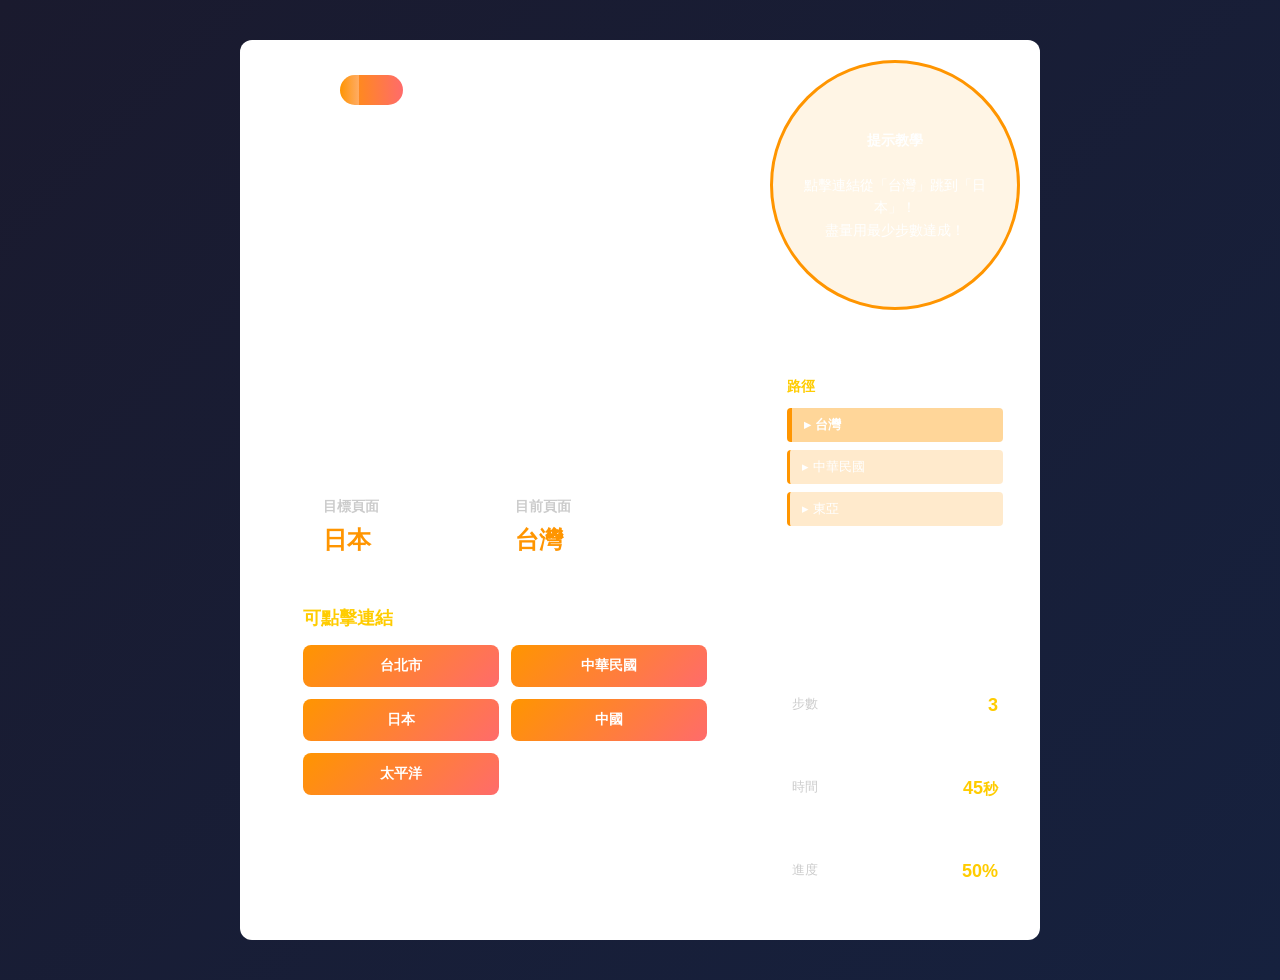
==== inGame.html @ e77c1cc5 "update" ====
<!DOCTYPE html>
<html lang="zh-Hant">
<head>
    <meta charset="UTF-8">
    <meta name="viewport" content="width=device-width, initial-scale=1.0">
    <title>Wikipedia Race - 遊戲中</title>
    <link rel="stylesheet" href="style.css">
    <style>
        * {
            margin: 0;
            padding: 0;
            box-sizing: border-box;
        }

        body {
            font-family: "Microsoft JhengHei", "微軟正黑體", sans-serif;
            background: linear-gradient(135deg, #1a1a2e 0%, #16213e 100%);
            color: #fff;
            min-height: 100vh;
            overflow: hidden;
        }

        .container {
            display: grid;
            grid-template-columns: 1fr 1fr 250px;
            gap: 20px;
            padding: 20px;
            height: 100vh;
        }

        /* 左上角：連眼條（進度條）*/
        .progress-bar {
            grid-column: 1;
            grid-row: 1;
            background: rgba(255, 255, 255, 0.1);
            border: 2px solid #fff;
            border-radius: 10px;
            padding: 15px;
            height: 60px;
            display: flex;
            align-items: center;
            justify-content: space-between;
        }

        .progress-bar-label {
            font-size: 16px;
            font-weight: bold;
            margin-right: 15px;
        }

        .progress-bar-fill {
            flex: 1;
            height: 30px;
            background: linear-gradient(90deg, #ff9500, #ff6b6b);
            border-radius: 15px;
            position: relative;
            overflow: hidden;
        }

        .progress-bar-fill::after {
            content: '';
            position: absolute;
            top: 0;
            left: 0;
            height: 100%;
            width: 30%;
            background: linear-gradient(90deg, transparent, rgba(255, 255, 255, 0.3));
            animation: shimmer 2s infinite;
        }

        @keyframes shimmer {
            0% { transform: translateX(-100%); }
            100% { transform: translateX(100%); }
        }

        .progress-percent {
            margin-left: 15px;
            font-weight: bold;
            min-width: 60px;
        }

        /* 中間大區域：結球基（主遊戲區） */
        .game-area {
            grid-column: 1 / 3;
            grid-row: 2 / 4;
            border: 3px solid #fff;
            border-radius: 15px;
            padding: 40px;
            background: rgba(255, 255, 255, 0.05);
            display: flex;
            flex-direction: column;
            overflow-y: auto;
        }

        .game-header {
            margin-bottom: 30px;
            text-align: center;
        }

        .game-info {
            display: grid;
            grid-template-columns: 1fr 1fr;
            gap: 20px;
            margin-bottom: 30px;
            padding: 20px;
            background: rgba(255, 255, 255, 0.08);
            border-radius: 10px;
        }

        .info-item {
            display: flex;
            flex-direction: column;
        }

        .info-label {
            font-size: 14px;
            color: #ccc;
            margin-bottom: 8px;
            font-weight: bold;
            text-transform: uppercase;
        }

        .info-value {
            font-size: 24px;
            font-weight: bold;
            color: #ff9500;
        }

        .links-section h3 {
            margin-bottom: 15px;
            font-size: 18px;
            color: #ffcc00;
            text-transform: uppercase;
        }

        .links-list {
            display: grid;
            grid-template-columns: repeat(auto-fill, minmax(150px, 1fr));
            gap: 12px;
            margin-bottom: 20px;
        }

        .link-button {
            padding: 12px 16px;
            background: linear-gradient(135deg, #ff9500, #ff6b6b);
            border: none;
            border-radius: 8px;
            color: #fff;
            font-size: 14px;
            font-weight: bold;
            cursor: pointer;
            transition: all 0.3s ease;
            text-align: center;
        }

        .link-button:hover {
            transform: translateY(-3px);
            box-shadow: 0 5px 15px rgba(255, 152, 0, 0.4);
        }

        .link-button:active {
            transform: translateY(-1px);
        }

        /* 右上角圓形：提示教學 */
        .hint-box {
            grid-column: 3;
            grid-row: 1;
            border: 3px solid #ff9500;
            border-radius: 50%;
            width: 100%;
            aspect-ratio: 1;
            display: flex;
            align-items: center;
            justify-content: center;
            padding: 20px;
            background: rgba(255, 152, 0, 0.1);
            text-align: center;
        }

        .hint-content {
            font-size: 14px;
            line-height: 1.6;
        }

        /* 右邊：路徑（歷程） */
        .path-section {
            grid-column: 3;
            grid-row: 2;
            border: 2px solid #fff;
            border-radius: 10px;
            padding: 15px;
            background: rgba(255, 255, 255, 0.05);
            overflow-y: auto;
            max-height: 400px;
        }

        .path-section h4 {
            font-size: 14px;
            margin-bottom: 12px;
            color: #ffcc00;
            text-transform: uppercase;
        }

        .path-list {
            list-style: none;
            display: flex;
            flex-direction: column;
            gap: 8px;
        }

        .path-item {
            padding: 8px 12px;
            background: rgba(255, 152, 0, 0.2);
            border-left: 3px solid #ff9500;
            border-radius: 4px;
            font-size: 13px;
            word-break: break-word;
        }

        .path-item.current {
            background: rgba(255, 152, 0, 0.4);
            font-weight: bold;
            border-left-width: 5px;
        }

        /* 右下角：日期間（時間/步數） */
        .stats-box {
            grid-column: 3;
            grid-row: 3;
            border: 2px solid #fff;
            border-radius: 10px;
            padding: 20px;
            background: rgba(255, 255, 255, 0.05);
            display: flex;
            flex-direction: column;
            justify-content: space-around;
        }

        .stats-item {
            display: flex;
            justify-content: space-between;
            margin-bottom: 15px;
            padding-bottom: 15px;
            border-bottom: 1px solid rgba(255, 255, 255, 0.1);
        }

        .stats-item:last-child {
            border-bottom: none;
            margin-bottom: 0;
            padding-bottom: 0;
        }

        .stats-label {
            font-size: 13px;
            color: #ccc;
            text-transform: uppercase;
        }

        .stats-value {
            font-size: 18px;
            font-weight: bold;
            color: #ffcc00;
        }

        /* 滾動條美化 */
        ::-webkit-scrollbar {
            width: 8px;
        }

        ::-webkit-scrollbar-track {
            background: rgba(255, 255, 255, 0.05);
            border-radius: 10px;
        }

        ::-webkit-scrollbar-thumb {
            background: rgba(255, 152, 0, 0.5);
            border-radius: 10px;
        }

        ::-webkit-scrollbar-thumb:hover {
            background: rgba(255, 152, 0, 0.8);
        }

        /* 響應式設計 */
        @media (max-width: 1200px) {
            .container {
                grid-template-columns: 1fr;
                grid-template-rows: auto;
            }

            .progress-bar {
                grid-column: 1;
            }

            .game-area {
                grid-column: 1;
            }

            .hint-box,
            .path-section,
            .stats-box {
                grid-column: 1;
            }
        }
    </style>
</head>
<body>

<div class="container">
    <!-- 左上角：進度條 -->
    <div class="progress-bar">
        <span class="progress-bar-label">連眼條</span>
        <div class="progress-bar-fill"></div>
        <span class="progress-percent">30%</span>
    </div>

    <!-- 中間大區域：遊戲主區 -->
    <div class="game-area">
        <div class="game-header">
            <h1>結球基</h1>
        </div>

        <div class="game-info">
            <div class="info-item">
                <span class="info-label">目標頁面</span>
                <span class="info-value" id="targetTitle">日本</span>
            </div>
            <div class="info-item">
                <span class="info-label">目前頁面</span>
                <span class="info-value" id="currentTitle">台灣</span>
            </div>
        </div>

        <div class="links-section">
            <h3>可點擊連結</h3>
            <div class="links-list" id="linkList">
                <button class="link-button">台北市</button>
                <button class="link-button">中華民國</button>
                <button class="link-button">日本</button>
                <button class="link-button">中國</button>
                <button class="link-button">太平洋</button>
            </div>
        </div>
    </div>

    <!-- 右上角圓形：提示教學 -->
    <div class="hint-box">
        <div class="hint-content">
            <strong>提示教學</strong><br><br>
            點擊連結從「台灣」跳到「日本」！<br>
            盡量用最少步數達成！
        </div>
    </div>

    <!-- 右邊：路徑歷程 -->
    <div class="path-section">
        <h4>路徑</h4>
        <ul class="path-list">
            <li class="path-item current">▸ 台灣</li>
            <li class="path-item">▸ 中華民國</li>
            <li class="path-item">▸ 東亞</li>
        </ul>
    </div>

    <!-- 右下角：時間/步數 -->
    <div class="stats-box">
        <div class="stats-item">
            <span class="stats-label">步數</span>
            <span class="stats-value" id="stepCount">3</span>
        </div>
        <div class="stats-item">
            <span class="stats-label">時間</span>
            <span class="stats-value" id="timer">45<small>秒</small></span>
        </div>
        <div class="stats-item">
            <span class="stats-label">進度</span>
            <span class="stats-value" id="progress">50%</span>
        </div>
    </div>
</div>

<script src="app.js"></script>
</body>
</html>
---- style.css ----
body {
    font-family: Arial, "Microsoft JhengHei", sans-serif;
    background-color: #f4f4f4;
}

.container {
    width: 800px;
    margin: 40px auto;
    background-color: white;
    padding: 24px;
    border-radius: 12px;
}

button {
    padding: 10px 18px;
    cursor: pointer;
}

.info {
    background-color: #eef3ff;
    padding: 12px;
    border-radius: 8px;
    margin-top: 20px;
}

#linkList li {
    padding: 8px;
    margin: 6px 0;
    background-color: #eeeeee;
    border-radius: 6px;
    cursor: pointer;
}

#linkList li:hover {
    background-color: #d6e4ff;
}

.hidden {
    display: none;
}
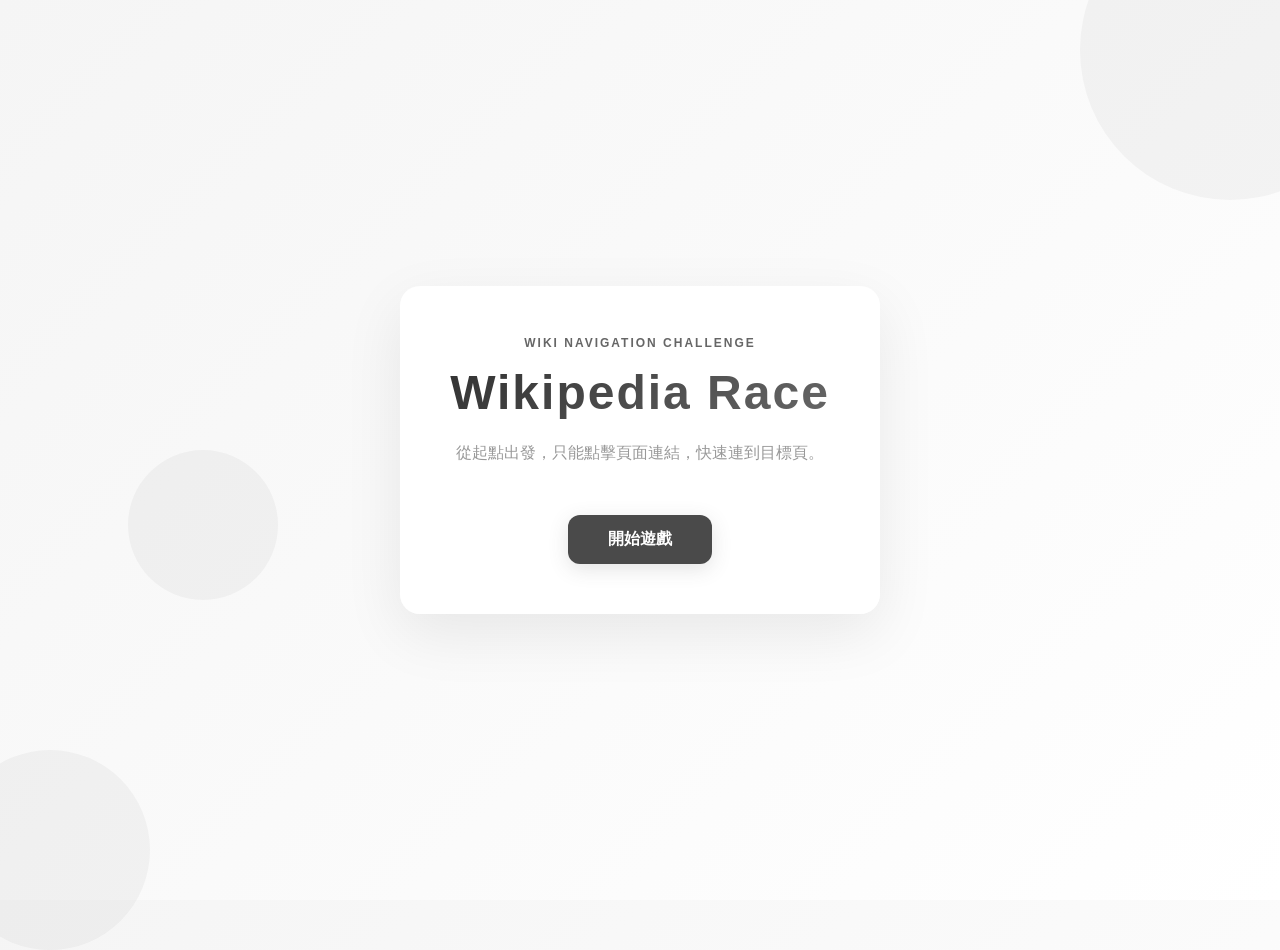
==== commit c7c4de7e: "update" ====
--- a/inGame.html
+++ b/inGame.html
@@ -5,381 +5,109 @@
     <meta name="viewport" content="width=device-width, initial-scale=1.0">
     <title>Wikipedia Race - 遊戲中</title>
     <link rel="stylesheet" href="style.css">
-    <style>
-        * {
-            margin: 0;
-            padding: 0;
-            box-sizing: border-box;
-        }
-
-        body {
-            font-family: "Microsoft JhengHei", "微軟正黑體", sans-serif;
-            background: linear-gradient(135deg, #1a1a2e 0%, #16213e 100%);
-            color: #fff;
-            min-height: 100vh;
-            overflow: hidden;
-        }
-
-        .container {
-            display: grid;
-            grid-template-columns: 1fr 1fr 250px;
-            gap: 20px;
-            padding: 20px;
-            height: 100vh;
-        }
-
-        /* 左上角：連眼條（進度條）*/
-        .progress-bar {
-            grid-column: 1;
-            grid-row: 1;
-            background: rgba(255, 255, 255, 0.1);
-            border: 2px solid #fff;
-            border-radius: 10px;
-            padding: 15px;
-            height: 60px;
-            display: flex;
-            align-items: center;
-            justify-content: space-between;
-        }
-
-        .progress-bar-label {
-            font-size: 16px;
-            font-weight: bold;
-            margin-right: 15px;
-        }
-
-        .progress-bar-fill {
-            flex: 1;
-            height: 30px;
-            background: linear-gradient(90deg, #ff9500, #ff6b6b);
-            border-radius: 15px;
-            position: relative;
-            overflow: hidden;
-        }
-
-        .progress-bar-fill::after {
-            content: '';
-            position: absolute;
-            top: 0;
-            left: 0;
-            height: 100%;
-            width: 30%;
-            background: linear-gradient(90deg, transparent, rgba(255, 255, 255, 0.3));
-            animation: shimmer 2s infinite;
-        }
-
-        @keyframes shimmer {
-            0% { transform: translateX(-100%); }
-            100% { transform: translateX(100%); }
-        }
-
-        .progress-percent {
-            margin-left: 15px;
-            font-weight: bold;
-            min-width: 60px;
-        }
-
-        /* 中間大區域：結球基（主遊戲區） */
-        .game-area {
-            grid-column: 1 / 3;
-            grid-row: 2 / 4;
-            border: 3px solid #fff;
-            border-radius: 15px;
-            padding: 40px;
-            background: rgba(255, 255, 255, 0.05);
-            display: flex;
-            flex-direction: column;
-            overflow-y: auto;
-        }
-
-        .game-header {
-            margin-bottom: 30px;
-            text-align: center;
-        }
-
-        .game-info {
-            display: grid;
-            grid-template-columns: 1fr 1fr;
-            gap: 20px;
-            margin-bottom: 30px;
-            padding: 20px;
-            background: rgba(255, 255, 255, 0.08);
-            border-radius: 10px;
-        }
-
-        .info-item {
-            display: flex;
-            flex-direction: column;
-        }
-
-        .info-label {
-            font-size: 14px;
-            color: #ccc;
-            margin-bottom: 8px;
-            font-weight: bold;
-            text-transform: uppercase;
-        }
-
-        .info-value {
-            font-size: 24px;
-            font-weight: bold;
-            color: #ff9500;
-        }
-
-        .links-section h3 {
-            margin-bottom: 15px;
-            font-size: 18px;
-            color: #ffcc00;
-            text-transform: uppercase;
-        }
-
-        .links-list {
-            display: grid;
-            grid-template-columns: repeat(auto-fill, minmax(150px, 1fr));
-            gap: 12px;
-            margin-bottom: 20px;
-        }
-
-        .link-button {
-            padding: 12px 16px;
-            background: linear-gradient(135deg, #ff9500, #ff6b6b);
-            border: none;
-            border-radius: 8px;
-            color: #fff;
-            font-size: 14px;
-            font-weight: bold;
-            cursor: pointer;
-            transition: all 0.3s ease;
-            text-align: center;
-        }
-
-        .link-button:hover {
-            transform: translateY(-3px);
-            box-shadow: 0 5px 15px rgba(255, 152, 0, 0.4);
-        }
-
-        .link-button:active {
-            transform: translateY(-1px);
-        }
-
-        /* 右上角圓形：提示教學 */
-        .hint-box {
-            grid-column: 3;
-            grid-row: 1;
-            border: 3px solid #ff9500;
-            border-radius: 50%;
-            width: 100%;
-            aspect-ratio: 1;
-            display: flex;
-            align-items: center;
-            justify-content: center;
-            padding: 20px;
-            background: rgba(255, 152, 0, 0.1);
-            text-align: center;
-        }
-
-        .hint-content {
-            font-size: 14px;
-            line-height: 1.6;
-        }
-
-        /* 右邊：路徑（歷程） */
-        .path-section {
-            grid-column: 3;
-            grid-row: 2;
-            border: 2px solid #fff;
-            border-radius: 10px;
-            padding: 15px;
-            background: rgba(255, 255, 255, 0.05);
-            overflow-y: auto;
-            max-height: 400px;
-        }
-
-        .path-section h4 {
-            font-size: 14px;
-            margin-bottom: 12px;
-            color: #ffcc00;
-            text-transform: uppercase;
-        }
-
-        .path-list {
-            list-style: none;
-            display: flex;
-            flex-direction: column;
-            gap: 8px;
-        }
-
-        .path-item {
-            padding: 8px 12px;
-            background: rgba(255, 152, 0, 0.2);
-            border-left: 3px solid #ff9500;
-            border-radius: 4px;
-            font-size: 13px;
-            word-break: break-word;
-        }
-
-        .path-item.current {
-            background: rgba(255, 152, 0, 0.4);
-            font-weight: bold;
-            border-left-width: 5px;
-        }
-
-        /* 右下角：日期間（時間/步數） */
-        .stats-box {
-            grid-column: 3;
-            grid-row: 3;
-            border: 2px solid #fff;
-            border-radius: 10px;
-            padding: 20px;
-            background: rgba(255, 255, 255, 0.05);
-            display: flex;
-            flex-direction: column;
-            justify-content: space-around;
-        }
-
-        .stats-item {
-            display: flex;
-            justify-content: space-between;
-            margin-bottom: 15px;
-            padding-bottom: 15px;
-            border-bottom: 1px solid rgba(255, 255, 255, 0.1);
-        }
-
-        .stats-item:last-child {
-            border-bottom: none;
-            margin-bottom: 0;
-            padding-bottom: 0;
-        }
-
-        .stats-label {
-            font-size: 13px;
-            color: #ccc;
-            text-transform: uppercase;
-        }
-
-        .stats-value {
-            font-size: 18px;
-            font-weight: bold;
-            color: #ffcc00;
-        }
-
-        /* 滾動條美化 */
-        ::-webkit-scrollbar {
-            width: 8px;
-        }
-
-        ::-webkit-scrollbar-track {
-            background: rgba(255, 255, 255, 0.05);
-            border-radius: 10px;
-        }
-
-        ::-webkit-scrollbar-thumb {
-            background: rgba(255, 152, 0, 0.5);
-            border-radius: 10px;
-        }
-
-        ::-webkit-scrollbar-thumb:hover {
-            background: rgba(255, 152, 0, 0.8);
-        }
-
-        /* 響應式設計 */
-        @media (max-width: 1200px) {
-            .container {
-                grid-template-columns: 1fr;
-                grid-template-rows: auto;
-            }
-
-            .progress-bar {
-                grid-column: 1;
-            }
-
-            .game-area {
-                grid-column: 1;
-            }
-
-            .hint-box,
-            .path-section,
-            .stats-box {
-                grid-column: 1;
-            }
-        }
-    </style>
 </head>
 <body>
 
-<div class="container">
-    <!-- 左上角：進度條 -->
-    <div class="progress-bar">
-        <span class="progress-bar-label">連眼條</span>
-        <div class="progress-bar-fill"></div>
-        <span class="progress-percent">30%</span>
-    </div>
-
-    <!-- 中間大區域：遊戲主區 -->
-    <div class="game-area">
-        <div class="game-header">
-            <h1>結球基</h1>
+<div id="gameScreen" class="screen active">
+    <div class="game-container">
+        <!-- 進度條 -->
+        <div class="progress-bar">
+            <span class="progress-label">連眼條</span>
+            <div class="progress-fill-wrapper">
+                <div class="progress-fill"></div>
+            </div>
+            <span class="progress-percent">0%</span>
         </div>
 
-        <div class="game-info">
-            <div class="info-item">
-                <span class="info-label">目標頁面</span>
-                <span class="info-value" id="targetTitle">日本</span>
+        <!-- 遊戲主區 -->
+        <div class="game-main">
+            <!-- 左：遊戲區域 -->
+            <div class="game-area">
+                <div class="game-info">
+                    <div class="info-box">
+                        <span class="info-label">目標頁面</span>
+                        <span class="info-value" id="targetTitle">-</span>
+                    </div>
+                    <div class="divider"></div>
+                    <div class="info-box">
+                        <span class="info-label">目前頁面</span>
+                        <span class="info-value" id="currentTitle">-</span>
+                    </div>
+                </div>
+
+                <div class="links-section">
+                    <h3>可點擊連結</h3>
+                    <ul id="linkList" class="links-list"></ul>
+                </div>
             </div>
-            <div class="info-item">
-                <span class="info-label">目前頁面</span>
-                <span class="info-value" id="currentTitle">台灣</span>
+
+            <!-- 右：側欄 -->
+            <div class="sidebar">
+                <!-- 提示框 -->
+                <div class="hint-circle">
+                    <div class="hint-content">
+                        <span class="hint-icon">💡</span>
+                        <p>提示</p>
+                        <small>盡量用最少步數達成目標</small>
+                    </div>
+                </div>
+
+                <!-- 路徑 -->
+                <div class="path-box">
+                    <h4>路徑</h4>
+                    <ul id="pathList" class="path-list"></ul>
+                </div>
+
+                <!-- 統計 -->
+                <div class="stats-box">
+                    <div class="stat-item">
+                        <span class="stat-label">步數</span>
+                        <span class="stat-value" id="stepCount">0</span>
+                    </div>
+                    <div class="stat-item">
+                        <span class="stat-label">時間</span>
+                        <span class="stat-value" id="timer">0<small>秒</small></span>
+                    </div>
+                </div>
             </div>
-        </div>
-
-        <div class="links-section">
-            <h3>可點擊連結</h3>
-            <div class="links-list" id="linkList">
-                <button class="link-button">台北市</button>
-                <button class="link-button">中華民國</button>
-                <button class="link-button">日本</button>
-                <button class="link-button">中國</button>
-                <button class="link-button">太平洋</button>
-            </div>
-        </div>
-    </div>
-
-    <!-- 右上角圓形：提示教學 -->
-    <div class="hint-box">
-        <div class="hint-content">
-            <strong>提示教學</strong><br><br>
-            點擊連結從「台灣」跳到「日本」！<br>
-            盡量用最少步數達成！
-        </div>
-    </div>
-
-    <!-- 右邊：路徑歷程 -->
-    <div class="path-section">
-        <h4>路徑</h4>
-        <ul class="path-list">
-            <li class="path-item current">▸ 台灣</li>
-            <li class="path-item">▸ 中華民國</li>
-            <li class="path-item">▸ 東亞</li>
-        </ul>
-    </div>
-
-    <!-- 右下角：時間/步數 -->
-    <div class="stats-box">
-        <div class="stats-item">
-            <span class="stats-label">步數</span>
-            <span class="stats-value" id="stepCount">3</span>
-        </div>
-        <div class="stats-item">
-            <span class="stats-label">時間</span>
-            <span class="stats-value" id="timer">45<small>秒</small></span>
-        </div>
-        <div class="stats-item">
-            <span class="stats-label">進度</span>
-            <span class="stats-value" id="progress">50%</span>
         </div>
     </div>
 </div>
 
-<script src="app.js"></script>
+<script>
+    // inGame.html 初始化 - 從 sessionStorage 讀取題目
+    document.addEventListener("DOMContentLoaded", function() {
+        const startTitleFromSession = sessionStorage.getItem("startTitle");
+        const targetTitleFromSession = sessionStorage.getItem("targetTitle");
+
+        if (startTitleFromSession && targetTitleFromSession) {
+            // 從 sessionStorage 恢復遊戲狀態
+            startTitle = startTitleFromSession;
+            targetTitle = targetTitleFromSession;
+            currentTitle = startTitle;
+            pathHistory = [startTitle];
+
+            document.getElementById("targetTitle").innerText = targetTitle;
+            document.getElementById("currentTitle").innerText = currentTitle;
+
+            // 淡入效果
+            const gameArea = document.querySelector(".game-area");
+            gameArea.style.opacity = "0";
+            gameArea.style.transition = "opacity 0.6s ease";
+            
+            setTimeout(() => {
+                gameArea.style.opacity = "1";
+            }, 50);
+
+            startTimer();
+            renderLinks(currentTitle);
+            renderPath();
+        } else {
+            // 沒有題目資訊，返回主頁
+            alert("遊戲資訊遺失，請重新開始");
+            window.location.href = "index.html";
+        }
+    });
+</script>
 </body>
 </html>
--- a/style.css
+++ b/style.css
@@ -1,40 +1,688 @@
+* {
+    margin: 0;
+    padding: 0;
+    box-sizing: border-box;
+}
+
 body {
-    font-family: Arial, "Microsoft JhengHei", sans-serif;
-    background-color: #f4f4f4;
-}
-
-.container {
-    width: 800px;
-    margin: 40px auto;
-    background-color: white;
-    padding: 24px;
+    font-family: "Segoe UI", "Microsoft JhengHei", "微軟正黑體", -apple-system, BlinkMacSystemFont, sans-serif;
+    background: linear-gradient(135deg, #f5f5f5 0%, #ffffff 100%);
+    color: #333;
+    min-height: 100vh;
+    overflow: hidden;
+}
+
+/* ========== 容器與屏幕 ========== */
+.main-container {
+    width: 100%;
+    height: 100vh;
+    position: relative;
+}
+
+.screen {
+    position: absolute;
+    top: 0;
+    left: 0;
+    width: 100%;
+    height: 100%;
+    opacity: 0;
+    pointer-events: none;
+    transition: opacity 0.5s ease;
+}
+
+.screen.active {
+    opacity: 1;
+    pointer-events: auto;
+}
+
+/* ========== 主畫面 ========== */
+#mainScreen {
+    display: flex;
+    align-items: center;
+    justify-content: center;
+    padding: 20px;
+}
+
+.content-wrapper {
+    text-align: center;
+    z-index: 2;
+    animation: slideUp 0.8s ease;
+}
+
+@keyframes slideUp {
+    from {
+        opacity: 0;
+        transform: translateY(20px);
+    }
+    to {
+        opacity: 1;
+        transform: translateY(0);
+    }
+}
+
+.logo-circle {
+    width: 120px;
+    height: 120px;
+    background: linear-gradient(135deg, #4a90e2, #357abd);
+    border-radius: 50%;
+    display: flex;
+    align-items: center;
+    justify-content: center;
+    margin: 0 auto 30px;
+    box-shadow: 0 10px 30px rgba(74, 144, 226, 0.25);
+    animation: float 3s ease-in-out infinite;
+}
+
+@keyframes float {
+    0%, 100% { transform: translateY(0); }
+    50% { transform: translateY(-20px); }
+}
+
+.logo-icon {
+    font-size: 60px;
+}
+
+.main-title {
+    font-size: 56px;
+    font-weight: 900;
+    margin-bottom: 10px;
+    background: linear-gradient(135deg, #333333, #666666);
+    -webkit-background-clip: text;
+    -webkit-text-fill-color: transparent;
+    background-clip: text;
+    letter-spacing: 2px;
+}
+
+.main-subtitle {
+    font-size: 20px;
+    color: #666;
+    margin-bottom: 30px;
+    font-weight: 300;
+}
+
+.description {
+    max-width: 500px;
+    margin: 0 auto 40px;
+    line-height: 1.8;
+    color: #555;
+    font-size: 15px;
+}
+
+.description p {
+    margin-bottom: 10px;
+}
+
+/* 按鈕樣式 */
+.btn {
+    padding: 14px 32px;
+    border: none;
     border-radius: 12px;
-}
-
-button {
-    padding: 10px 18px;
+    font-size: 16px;
+    font-weight: 600;
     cursor: pointer;
-}
-
-.info {
-    background-color: #eef3ff;
-    padding: 12px;
+    transition: all 0.3s ease;
+    display: inline-flex;
+    align-items: center;
+    gap: 10px;
+    font-family: inherit;
+}
+
+.btn-primary {
+    background: #4a4a4a;
+    color: #fff;
+    box-shadow: 0 5px 20px rgba(74, 74, 74, 0.15);
+}
+
+.btn-primary:hover {
+    transform: translateY(-3px);
+    box-shadow: 0 10px 30px rgba(74, 74, 74, 0.25);
+}
+
+.btn-primary:active {
+    transform: translateY(-1px);
+}
+
+.btn-lg {
+    padding: 16px 48px;
+    font-size: 18px;
+}
+
+.btn-text {
+    display: inline;
+}
+
+.btn-icon {
+    font-size: 20px;
+    transition: transform 0.3s ease;
+}
+
+.btn-primary:hover .btn-icon {
+    transform: translateX(5px);
+}
+
+/* 特色方塊 */
+.features {
+    display: grid;
+    grid-template-columns: repeat(3, 1fr);
+    gap: 20px;
+    margin-top: 60px;
+    max-width: 500px;
+    margin-left: auto;
+    margin-right: auto;
+}
+
+.feature-item {
+    padding: 20px;
+    background: rgba(255, 255, 255, 0.6);
+    border: 1px solid rgba(74, 144, 226, 0.2);
+    border-radius: 12px;
+    transition: all 0.3s ease;
+}
+
+.feature-item:hover {
+    background: rgba(255, 255, 255, 0.8);
+    border-color: rgba(74, 144, 226, 0.5);
+}
+
+.feature-icon {
+    font-size: 32px;
+    display: block;
+    margin-bottom: 10px;
+}
+
+.feature-item p {
+    font-size: 13px;
+    color: #666;
+}
+
+/* 裝飾元素 */
+.decoration {
+    position: absolute;
+    border-radius: 50%;
+    opacity: 0.05;
+    pointer-events: none;
+}
+
+.decoration-1 {
+    width: 300px;
+    height: 300px;
+    background: #4a4a4a;
+    top: -100px;
+    right: -100px;
+}
+
+.decoration-2 {
+    width: 200px;
+    height: 200px;
+    background: #4a4a4a;
+    bottom: -50px;
+    left: -50px;
+}
+
+.decoration-3 {
+    width: 150px;
+    height: 150px;
+    background: #4a4a4a;
+    top: 50%;
+    left: 10%;
+}
+
+/* ========== 遊戲畫面 ========== */
+#gameScreen {
+    padding: 20px;
+    display: flex;
+    align-items: center;
+    justify-content: center;
+}
+
+.game-container {
+    width: 100%;
+    height: 100%;
+    display: flex;
+    flex-direction: column;
+    gap: 15px;
+}
+
+.progress-bar {
+    display: flex;
+    align-items: center;
+    gap: 15px;
+    padding: 15px 25px;
+    background: rgba(255, 255, 255, 0.9);
+    border: 2px solid rgba(74, 144, 226, 0.2);
+    border-radius: 10px;
+}
+
+.progress-label {
+    font-size: 13px;
+    font-weight: 700;
+    text-transform: uppercase;
+    min-width: 80px;
+    color: #333;
+}
+
+.progress-fill-wrapper {
+    flex: 1;
+    height: 8px;
+    background: rgba(255, 255, 255, 0.1);
+    border-radius: 10px;
+    overflow: hidden;
+}
+
+.progress-fill {
+    height: 100%;
+    width: 0%;
+    background: linear-gradient(90deg, #666666, #888888);
+    border-radius: 10px;
+    transition: width 0.3s ease;
+    box-shadow: 0 0 10px rgba(102, 102, 102, 0.5);
+}
+
+.progress-percent {
+    font-weight: 700;
+    min-width: 50px;
+    color: #333;
+}
+
+.game-main {
+    display: grid;
+    grid-template-columns: 1fr 280px;
+    gap: 15px;
+    flex: 1;
+}
+
+.game-area {
+    border: 2px solid rgba(74, 144, 226, 0.2);
+    border-radius: 12px;
+    padding: 30px;
+    background: rgba(255, 255, 255, 0.95);
+    overflow-y: auto;
+    display: flex;
+    flex-direction: column;
+    gap: 25px;
+    color: #333;
+}
+
+.game-info {
+    display: flex;
+    gap: 20px;
+    align-items: center;
+    padding: 20px;
+    background: rgba(74, 144, 226, 0.08);
+    border-radius: 10px;
+}
+
+.info-box {
+    flex: 1;
+    display: flex;
+    flex-direction: column;
+    gap: 8px;
+}
+
+.info-label {
+    font-size: 12px;
+    text-transform: uppercase;
+    color: #666;
+    font-weight: 700;
+    letter-spacing: 1px;
+}
+
+.info-value {
+    font-size: 24px;
+    font-weight: 900;
+    color: #4a4a4a;
+}
+
+.divider {
+    width: 1px;
+    height: 40px;
+    background: rgba(74, 144, 226, 0.2);
+}
+
+.links-section h3 {
+    font-size: 14px;
+    text-transform: uppercase;
+    color: #4a4a4a;
+    letter-spacing: 1px;
+    margin-bottom: 15px;
+}
+
+.links-list {
+    list-style: none;
+    display: grid;
+    grid-template-columns: repeat(auto-fill, minmax(140px, 1fr));
+    gap: 12px;
+}
+
+.links-list li {
+    padding: 12px 16px;
+    background: linear-gradient(135deg, #4a4a4a, #5a5a5a);
+    border: none;
     border-radius: 8px;
-    margin-top: 20px;
-}
-
-#linkList li {
-    padding: 8px;
-    margin: 6px 0;
-    background-color: #eeeeee;
-    border-radius: 6px;
+    color: #fff;
+    font-weight: 600;
     cursor: pointer;
-}
-
-#linkList li:hover {
-    background-color: #d6e4ff;
+    transition: all 0.3s ease;
+    text-align: center;
+    font-size: 14px;
+}
+
+.links-list li:hover {
+    transform: translateY(-3px);
+    box-shadow: 0 8px 20px rgba(74, 74, 74, 0.3);
+}
+
+.links-list li:active {
+    transform: translateY(-1px);
+}
+
+/* ========== 側欄 ========== */
+.sidebar {
+    display: flex;
+    flex-direction: column;
+    gap: 15px;
+}
+
+.hint-circle {
+    width: 100%;
+    aspect-ratio: 1;
+    border: 3px solid #4a4a4a;
+    border-radius: 50%;
+    background: rgba(74, 74, 74, 0.1);
+    display: flex;
+    align-items: center;
+    justify-content: center;
+    padding: 20px;
+    min-height: 200px;
+}
+
+.hint-content {
+    text-align: center;
+    display: flex;
+    flex-direction: column;
+    gap: 10px;
+}
+
+.hint-icon {
+    font-size: 40px;
+}
+
+.hint-content p {
+    font-weight: 700;
+    font-size: 14px;
+    color: #333;
+}
+
+.hint-content small {
+    font-size: 11px;
+    color: #666;
+}
+
+.path-box,
+.stats-box {
+    border: 2px solid rgba(74, 74, 74, 0.2);
+    border-radius: 10px;
+    padding: 15px;
+    background: rgba(255, 255, 255, 0.9);
+}
+
+.path-box h4,
+.stats-box h4 {
+    font-size: 12px;
+    text-transform: uppercase;
+    color: #4a4a4a;
+    margin-bottom: 12px;
+    letter-spacing: 1px;
+}
+
+.path-list {
+    list-style: none;
+    display: flex;
+    flex-direction: column;
+    gap: 8px;
+    max-height: 150px;
+    overflow-y: auto;
+}
+
+.path-list li {
+    padding: 8px 12px;
+    background: rgba(74, 74, 74, 0.15);
+    border-left: 3px solid #4a4a4a;
+    border-radius: 4px;
+    font-size: 12px;
+    word-break: break-word;
+    transition: all 0.2s ease;
+    color: #333;
+}
+
+.path-list li.current {
+    background: rgba(74, 74, 74, 0.25);
+    border-left-width: 5px;
+    font-weight: 700;
+    color: #1e1e1e;
+}
+
+.stat-item {
+    display: flex;
+    justify-content: space-between;
+    align-items: center;
+    padding-bottom: 12px;
+    border-bottom: 1px solid rgba(74, 144, 226, 0.1);
+}
+
+.stat-item:last-child {
+    border-bottom: none;
+    padding-bottom: 0;
+}
+
+.stat-label {
+    font-size: 12px;
+    text-transform: uppercase;
+    color: #666;
+}
+
+.stat-value {
+    font-size: 18px;
+    font-weight: 900;
+    color: #4a4a4a;
+}
+
+.stat-value small {
+    font-size: 11px;
+    margin-left: 4px;
+}
+
+/* ========== 結果畫面 ========== */
+#resultScreen {
+    display: flex;
+    align-items: center;
+    justify-content: center;
+    padding: 20px;
+}
+
+.result-container {
+    position: relative;
+    z-index: 2;
+}
+
+.result-content {
+    text-align: center;
+    animation: slideUp 0.6s ease;
+}
+
+.result-icon {
+    font-size: 80px;
+    margin-bottom: 20px;
+    animation: bounce 0.8s ease;
+}
+
+@keyframes bounce {
+    0%, 100% { transform: translateY(0); }
+    50% { transform: translateY(-20px); }
+}
+
+.result-content h2 {
+    font-size: 48px;
+    margin-bottom: 30px;
+    background: linear-gradient(135deg, #333333, #666666);
+    -webkit-background-clip: text;
+    -webkit-text-fill-color: transparent;
+    background-clip: text;
+}
+
+.result-stats {
+    display: grid;
+    grid-template-columns: 1fr 1fr;
+    gap: 20px;
+    max-width: 400px;
+    margin: 0 auto 40px;
+}
+
+.result-stat {
+    padding: 20px;
+    background: rgba(74, 144, 226, 0.08);
+    border: 2px solid rgba(74, 144, 226, 0.2);
+    border-radius: 12px;
+}
+
+.result-stat-label {
+    display: block;
+    font-size: 12px;
+    text-transform: uppercase;
+    color: #666;
+    margin-bottom: 10px;
+}
+
+.result-stat-value {
+    display: block;
+    font-size: 36px;
+    font-weight: 900;
+    color: #4a4a4a;
+}
+
+.result-stat-value small {
+    font-size: 14px;
+    margin-left: 5px;
+}
+
+/* ========== 滾動條 ========== */
+::-webkit-scrollbar {
+    width: 6px;
+}
+
+::-webkit-scrollbar-track {
+    background: rgba(255, 255, 255, 0.05);
+    border-radius: 10px;
+}
+
+::-webkit-scrollbar-thumb {
+    background: rgba(255, 152, 0, 0.4);
+    border-radius: 10px;
+}
+
+::-webkit-scrollbar-thumb:hover {
+    background: rgba(255, 152, 0, 0.7);
+}
+
+/* ========== 響應式 ========== */
+@media (max-width: 1200px) {
+    .game-main {
+        grid-template-columns: 1fr;
+    }
+
+    .features {
+        grid-template-columns: 1fr;
+    }
+}
+
+@media (max-width: 768px) {
+    .main-title {
+        font-size: 40px;
+    }
+
+    .logo-circle {
+        width: 100px;
+        height: 100px;
+    }
+
+    .logo-icon {
+        font-size: 50px;
+    }
+
+    .game-area {
+        padding: 20px;
+    }
+
+    .links-list {
+        grid-template-columns: repeat(2, 1fr);
+    }
+
+    .result-content h2 {
+        font-size: 36px;
+    }
+
+    .result-stat-value {
+        font-size: 28px;
+    }
+
+    .hint-circle {
+        min-height: 150px;
+    }
 }
 
 .hidden {
-    display: none;
+    display: none !important;
+}
+
+/* ========== 新的主頁卡片風格 ========== */
+.content-wrapper {
+    text-align: left;
+    z-index: 2;
+    animation: slideUp 0.8s ease;
+    max-width: 1200px;
+    margin: 0 auto;
+    padding: 20px;
+}
+
+.hero-section {
+    display: flex;
+    flex-direction: column;
+    gap: 50px;
+    padding: 50px;
+    background: rgba(255, 255, 255, 0.97);
+    border-radius: 20px;
+    box-shadow: 0 20px 60px rgba(0, 0, 0, 0.08);
+}
+
+.header-content {
+    text-align: center;
+}
+
+.subtitle-small {
+    font-size: 12px;
+    font-weight: 700;
+    text-transform: uppercase;
+    color: #666;
+    letter-spacing: 2px;
+    margin-bottom: 15px;
+}
+
+.header-content .main-title {
+    font-size: 48px;
+    margin-bottom: 20px;
+    text-align: center;
+}
+
+.description-small {
+    font-size: 16px;
+    color: #999;
+    line-height: 1.6;
+    margin: 0;
+    text-align: center;
+}
+
+.hero-section > .btn {
+    align-self: center;
+    padding: 14px 40px;
+    font-size: 16px;
 }
